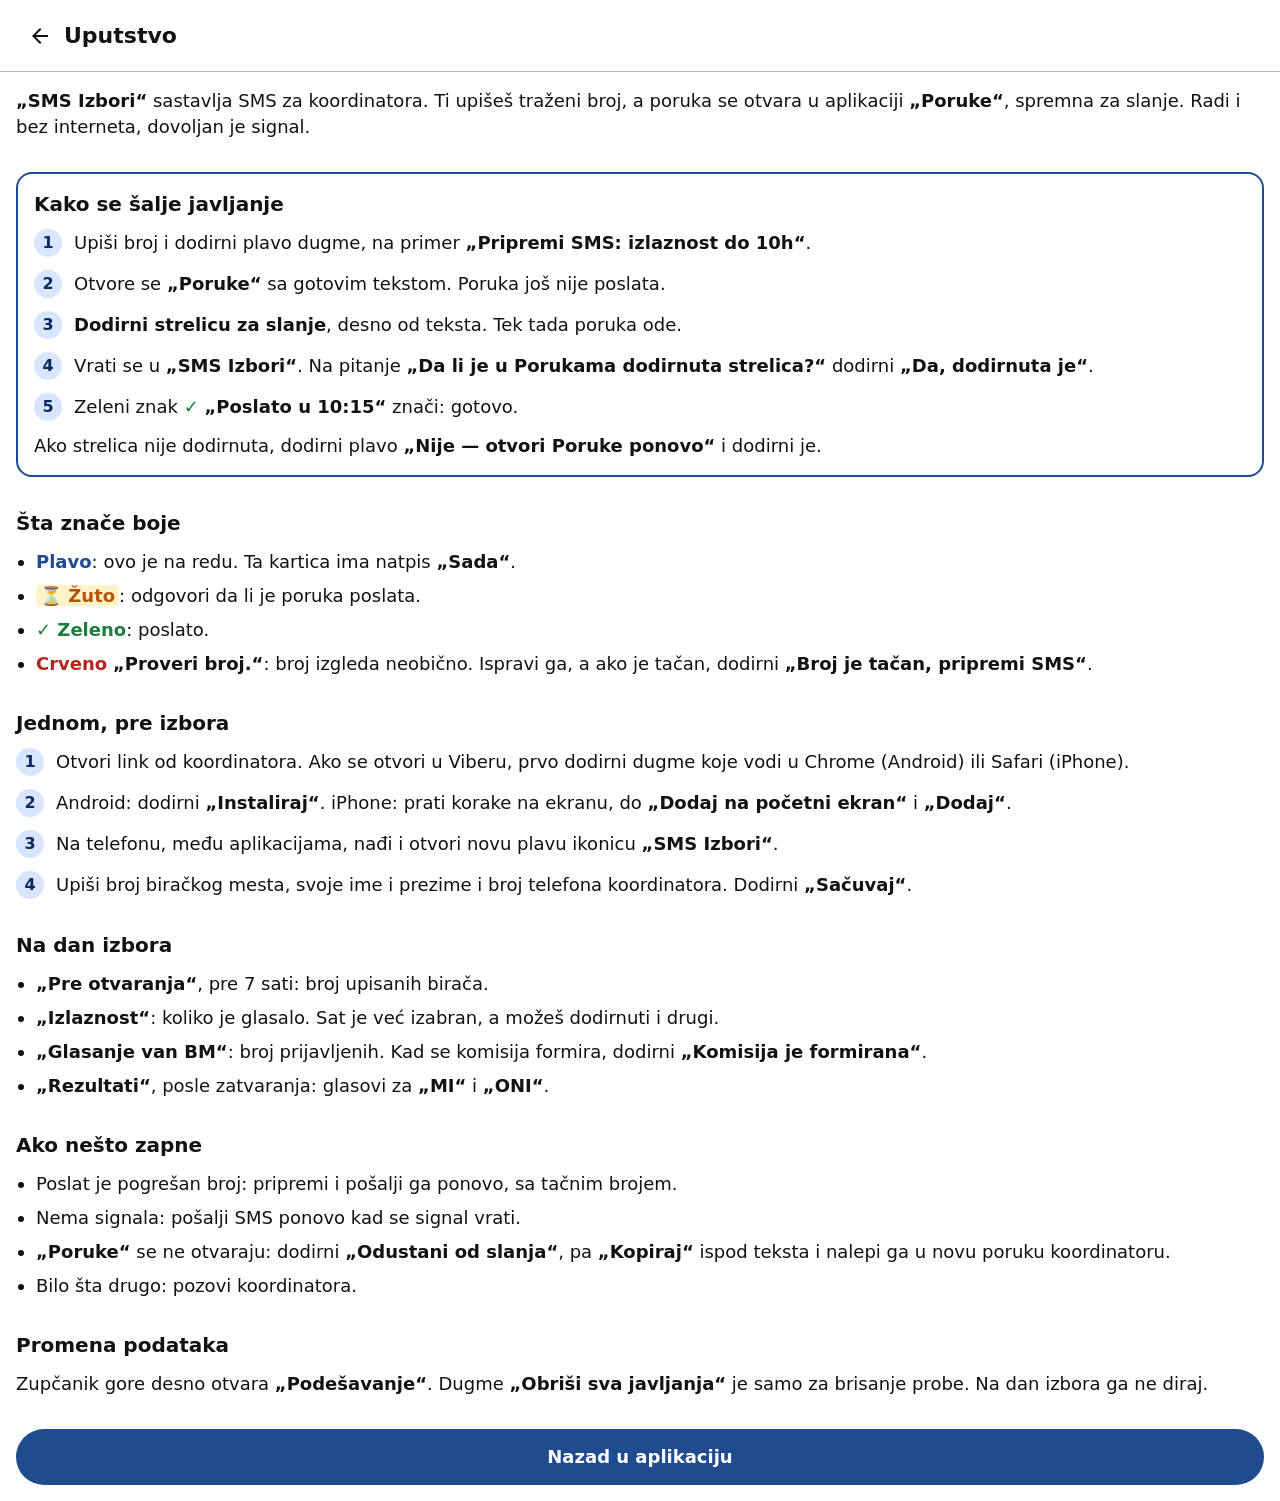
==== uputstvo.html @ 64efe1c1 "Ask about the tap on Messages' arrow, and stop calling the app's button send An older tester tapped " ====
<!DOCTYPE html>
<html lang="sr-Latn">
<head>
  <meta charset="utf-8">
  <title>Uputstvo · SMS Izbori</title>
  <meta name="viewport" content="width=device-width, initial-scale=1, viewport-fit=cover">
  <meta name="theme-color" content="#1E4C8F" media="(prefers-color-scheme: light)">
  <meta name="theme-color" content="#111214" media="(prefers-color-scheme: dark)">
  <link rel="icon" href="icons/icon-any.svg" type="image/svg+xml">
  <link rel="stylesheet" href="styles.css">
</head>
<body>
  <!-- A short guide for people who aren't at home with phones. Text first written by Gemini 3.8 Flash
       from the app's facts, checked against the app, then reviewed by Gemini 4 Argon; it names buttons exactly
       as the app does. -->
  <div class="screen-container">
    <header class="top-bar">
      <div class="top-bar-nav">
        <a class="btn-icon" href="./" aria-label="Nazad">
          <svg width="24" height="24" viewBox="0 0 24 24" fill="currentColor" aria-hidden="true">
            <path d="M20 11H7.83l5.59-5.59L12 4l-8 8 8 8 1.41-1.41L7.83 13H20v-2z" />
          </svg>
        </a>
      </div>
      <div class="top-bar-title">
        <h1>Uputstvo</h1>
      </div>
      <div class="top-bar-actions"></div>
    </header>

    <main class="content-scroll guide">
      <section class="guide-section">
        <p>
          <strong>„SMS Izbori“</strong> sastavlja SMS za koordinatora. Ti upišeš traženi broj, a poruka se otvara u
          aplikaciji <strong>„Poruke“</strong>, spremna za slanje. Radi i bez interneta, dovoljan je signal.
        </p>
      </section>

      <section class="guide-section guide-key">
        <h2>Kako se šalje javljanje</h2>
        <ol class="steps">
          <li><div>Upiši broj i dodirni plavo dugme, na primer <strong>„Pripremi SMS: izlaznost do 10h“</strong>.</div></li>
          <li><div>Otvore se <strong>„Poruke“</strong> sa gotovim tekstom. Poruka još nije poslata.</div></li>
          <li><div><strong>Dodirni strelicu za slanje</strong>, desno od teksta. Tek tada poruka ode.</div></li>
          <li>
            <div>
              Vrati se u <strong>„SMS Izbori“</strong>. Na pitanje <strong>„Da li je u Porukama dodirnuta strelica?“</strong>
              dodirni <strong>„Da, dodirnuta je“</strong>.
            </div>
          </li>
          <li><div>Zeleni znak <span class="mark-sent">✓</span> <strong>„Poslato u 10:15“</strong> znači: gotovo.</div></li>
        </ol>
        <p>Ako strelica nije dodirnuta, dodirni plavo <strong>„Nije — otvori Poruke ponovo“</strong> i dodirni je.</p>
      </section>

      <section class="guide-section">
        <h2>Šta znače boje</h2>
        <ul class="guide-list">
          <li><span class="mark-todo">Plavo</span>: ovo je na redu. Ta kartica ima natpis <strong>„Sada“</strong>.</li>
          <li><span class="mark-awaiting">⏳ Žuto</span>: odgovori da li je poruka poslata.</li>
          <li><span class="mark-sent">✓ Zeleno</span>: poslato.</li>
          <li>
            <span class="mark-check">Crveno</span> <strong>„Proveri broj.“</strong>: broj izgleda neobično. Ispravi ga, a ako
            je tačan, dodirni <strong>„Broj je tačan, pripremi SMS“</strong>.
          </li>
        </ul>
      </section>

      <section class="guide-section">
        <h2>Jednom, pre izbora</h2>
        <ol class="steps">
          <li>
            <div>
              Otvori link od koordinatora. Ako se otvori u Viberu, prvo dodirni dugme koje vodi u Chrome (Android) ili
              Safari (iPhone).
            </div>
          </li>
          <li>
            <div>
              Android: dodirni <strong>„Instaliraj“</strong>. iPhone: prati korake na ekranu, do
              <strong>„Dodaj na početni ekran“</strong> i <strong>„Dodaj“</strong>.
            </div>
          </li>
          <li><div>Na telefonu, među aplikacijama, nađi i otvori novu plavu ikonicu <strong>„SMS Izbori“</strong>.</div></li>
          <li>
            <div>
              Upiši broj biračkog mesta, svoje ime i prezime i broj telefona koordinatora. Dodirni <strong>„Sačuvaj“</strong>.
            </div>
          </li>
        </ol>
      </section>

      <section class="guide-section">
        <h2>Na dan izbora</h2>
        <ul class="guide-list">
          <li><strong>„Pre otvaranja“</strong>, pre 7 sati: broj upisanih birača.</li>
          <li><strong>„Izlaznost“</strong>: koliko je glasalo. Sat je već izabran, a možeš dodirnuti i drugi.</li>
          <li>
            <strong>„Glasanje van BM“</strong>: broj prijavljenih. Kad se komisija formira, dodirni
            <strong>„Komisija je formirana“</strong>.
          </li>
          <li><strong>„Rezultati“</strong>, posle zatvaranja: glasovi za <strong>„MI“</strong> i <strong>„ONI“</strong>.</li>
        </ul>
      </section>

      <section class="guide-section">
        <h2>Ako nešto zapne</h2>
        <ul class="guide-list">
          <li>Poslat je pogrešan broj: pripremi i pošalji ga ponovo, sa tačnim brojem.</li>
          <li>Nema signala: pošalji SMS ponovo kad se signal vrati.</li>
          <li>
            <strong>„Poruke“</strong> se ne otvaraju: dodirni <strong>„Odustani od slanja“</strong>, pa
            <strong>„Kopiraj“</strong> ispod teksta i nalepi ga u novu poruku koordinatoru.
          </li>
          <li>Bilo šta drugo: pozovi koordinatora.</li>
        </ul>
      </section>

      <section class="guide-section">
        <h2>Promena podataka</h2>
        <p>
          Zupčanik gore desno otvara <strong>„Podešavanje“</strong>. Dugme <strong>„Obriši sva javljanja“</strong> je
          samo za brisanje probe. Na dan izbora ga ne diraj.
        </p>
      </section>

      <a class="btn-primary" href="./">Nazad u aplikaciju</a>
    </main>
  </div>
</body>
</html>
---- styles.css ----
/* SMS Izbori: Fixed high-contrast scheme, system font stack, rem sizing */

:root {
  --primary: #1E4C8F;
  --on-primary: #FFFFFF;
  --primary-container: #D8E5FF;
  --on-primary-container: #0A2A5C;
  --background: #FFFFFF;
  --on-background: #111214;
  --surface: #FFFFFF;
  --on-surface: #111214;
  --surface-variant: #EFF1F5;
  --on-surface-variant: #3A3E45;
  --outline: #6B7078;
  --outline-variant: #B4B9C1;
  --error: #B3261E;
  --on-error: #FFFFFF;
  --sent: #1B7F3B;
  --awaiting: #B45309;
  --awaiting-container: #FEF3C7;
  --safari-blue: #007AFF;
  --viber-purple: #7360F2;
}

@media (prefers-color-scheme: dark) {
  :root {
    --primary: #A9C7FF;
    --on-primary: #0A2A5C;
    --primary-container: #1B3A6B;
    --on-primary-container: #D8E5FF;
    --background: #111214;
    --on-background: #F2F2F2;
    --surface: #111214;
    --on-surface: #F2F2F2;
    --surface-variant: #23262B;
    --on-surface-variant: #D0D3D9;
    --outline: #9AA0A9;
    --outline-variant: #5C616A;
    --error: #FFB4AB;
    --on-error: #690005;
    --sent: #7DD99A;
    --awaiting: #FCD34D;
    --awaiting-container: #422006;
    --safari-blue: #0A84FF;
  }
}

*, *::before, *::after {
  box-sizing: border-box;
}

html {
  font-size: 16px;
  -webkit-text-size-adjust: 100%;
}

body {
  margin: 0;
  padding: 0;
  background-color: var(--background);
  color: var(--on-background);
  font-family: system-ui, -apple-system, BlinkMacSystemFont, "Segoe UI", Roboto, Helvetica, Arial, sans-serif;
  font-size: 1.125rem; /* 18px */
  line-height: 1.625rem; /* 26px */
  min-height: 100vh;
  overflow-x: hidden;
  max-width: 100%;
}

/* Screen wrapper */
.screen-container {
  display: flex;
  flex-direction: column;
  min-height: 100vh;
  max-width: 100%;
}

/* Top bar: grows with font scale */
.top-bar {
  display: flex;
  align-items: center;
  justify-content: space-between;
  min-height: 4.5rem; /* 72px */
  padding-top: max(0.5rem, env(safe-area-inset-top, 0.5rem));
  padding-bottom: 0.5rem;
  padding-left: max(1rem, env(safe-area-inset-left, 1rem));
  padding-right: max(1rem, env(safe-area-inset-right, 1rem));
  background-color: var(--surface);
  color: var(--on-surface);
  border-bottom: 1px solid var(--outline-variant);
  position: sticky;
  top: 0;
  z-index: 40;
}

.top-bar-nav {
  display: flex;
  align-items: center;
  min-width: 3rem;
}

.top-bar-title {
  display: flex;
  flex-direction: column;
  flex: 1;
  min-width: 0;
}

.top-bar-title h1 {
  margin: 0;
  font-size: 1.375rem; /* 22px */
  font-weight: 600;
  line-height: 1.75rem; /* 28px */
  overflow: hidden;
  text-overflow: ellipsis;
  white-space: nowrap;
}

.top-bar-subtitle {
  font-size: 1rem; /* 16px */
  line-height: 1.375rem; /* 22px */
  color: var(--on-surface-variant);
  overflow: hidden;
  text-overflow: ellipsis;
  white-space: nowrap;
}

.top-bar-actions {
  display: flex;
  align-items: center;
  justify-content: flex-end;
  min-width: 3rem;
}

/* Content scrolling area */
.content-scroll {
  flex: 1;
  display: flex;
  flex-direction: column;
  gap: 1rem; /* 16px */
  padding: 1rem; /* 16px */
  padding-left: max(1rem, env(safe-area-inset-left, 1rem));
  padding-right: max(1rem, env(safe-area-inset-right, 1rem));
  padding-bottom: max(1rem, env(safe-area-inset-bottom, 1rem));
  max-width: 100%;
}

.content-scroll.with-sent-bar {
  padding-bottom: calc(7.5rem + env(safe-area-inset-bottom, 0px));
}

/* Warnings */
.storage-warning {
  overflow-wrap: anywhere; /* long Serbian words on a narrow screen with a large font */
  background-color: var(--error);
  color: var(--on-error);
  padding: 0.75rem 1rem;
  font-size: 1rem; /* 16px */
  line-height: 1.375rem;
  font-weight: 500;
  text-align: center;
}

/* Welcome screen: the app's icon and name, so the icon is known when it is looked for later. */
.welcome-hero {
  display: flex;
  align-items: center;
  gap: 0.75rem;
  padding-top: max(1.25rem, env(safe-area-inset-top, 1.25rem));
  padding-bottom: 0.25rem;
  padding-left: max(1rem, env(safe-area-inset-left, 1rem));
  padding-right: max(1rem, env(safe-area-inset-right, 1rem));
}

.welcome-icon {
  flex-shrink: 0;
  width: 3rem;
  height: 3rem;
  border-radius: 0.75rem;
}

.welcome-hero h1 {
  margin: 0;
  font-size: 1.375rem; /* 22px */
  line-height: 1.75rem;
  font-weight: 700;
}

.welcome-subtitle {
  font-size: 1rem;
  line-height: 1.375rem;
  color: var(--on-surface-variant);
}

.welcome-intro {
  margin: 0;
}

/* Cards of the install flow. As in the rest of the app: blue is what to do next, green is done,
   red is a real problem. */
.flow-card {
  display: flex;
  flex-direction: column;
  gap: 0.75rem;
  padding: 1rem;
  border-radius: 0.75rem; /* 12px */
  overflow-wrap: anywhere;
  background-color: var(--surface);
  color: var(--on-surface);
}

.flow-card h2 {
  margin: 0;
  font-size: 1.25rem; /* 20px */
  line-height: 1.625rem;
  font-weight: 700;
}

.flow-card p {
  margin: 0;
}

.flow-card-action {
  background-color: var(--primary-container);
  color: var(--on-primary-container);
  border: 1px solid var(--primary);
}

.flow-card-steps {
  border: 2px solid var(--primary);
}

/* "If nothing happens": second in line, so quieter. */
.flow-card-fallback {
  border: 1px solid var(--outline-variant);
}

.flow-card-fallback h2 {
  font-size: 1rem;
  line-height: 1.375rem;
  color: var(--on-surface-variant);
}

.flow-card-done {
  border: 2px solid var(--sent);
}

.flow-card-alert {
  border: 2px solid var(--error);
}

.flow-card-title {
  display: flex;
  align-items: center;
  gap: 0.5rem;
}

.flow-icon {
  flex-shrink: 0;
  width: 2rem;
  height: 2rem;
}

.flow-card-done .flow-icon {
  color: var(--sent);
}

.flow-card-alert .flow-icon {
  color: var(--error);
}

.flow-spinner {
  flex-shrink: 0;
  width: 1.75rem;
  height: 1.75rem;
  border: 3px solid var(--primary);
  border-right-color: transparent;
  border-radius: 50%;
  animation: flow-spin 0.9s linear infinite;
}

@keyframes flow-spin {
  to {
    transform: rotate(360deg);
  }
}

@media (prefers-reduced-motion: reduce) {
  .flow-spinner {
    animation: none;
  }
}

.flow-note {
  padding-left: 0.625rem;
  border-left: 3px solid var(--error);
  font-weight: 600;
}

.app-preview {
  display: flex;
  align-items: center;
  gap: 0.75rem;
}

.app-preview img {
  width: 2.5rem;
  height: 2.5rem;
  border-radius: 0.625rem;
}

/* Numbered steps: one action each, the number in a circle. */
.steps {
  display: flex;
  flex-direction: column;
  gap: 0.875rem;
  margin: 0;
  padding: 0;
  list-style: none;
  counter-reset: step;
}

.steps li {
  display: flex;
  align-items: flex-start;
  gap: 0.75rem;
  counter-increment: step;
}

.steps li::before {
  content: counter(step);
  flex-shrink: 0;
  display: flex;
  align-items: center;
  justify-content: center;
  width: 1.75rem;
  height: 1.75rem;
  margin-top: -0.0625rem;
  border-radius: 50%;
  background-color: var(--primary-container);
  color: var(--on-primary-container);
  font-size: 1rem;
  font-weight: 700;
  line-height: 1;
}

.steps li > div {
  min-width: 0;
}

.menu-en {
  font-size: 1rem;
  color: var(--on-surface-variant);
}

.key-chip, .icon-chip {
  display: inline-flex;
  align-items: center;
  justify-content: center;
  vertical-align: middle;
  min-width: 1.75rem;
  height: 1.75rem;
  padding: 0 0.25rem;
  border: 1px solid var(--outline-variant);
  border-radius: 0.25rem;
  background-color: var(--surface-variant);
  color: var(--on-surface);
  font-weight: 700;
  line-height: 1;
}

.share-icon {
  width: 1.375rem;
  height: 1.375rem;
  fill: none;
  stroke: var(--safari-blue);
  stroke-width: 2;
  stroke-linecap: round;
  stroke-linejoin: round;
}

/* Viber's menu button at its real size, alone on the page's color, which shows its purple in both
   of Viber's themes. */
.viber-menu-chip {
  display: block;
  width: fit-content;
  margin-top: 0.5rem;
  padding: 0.5rem 0.875rem;
  background-color: var(--surface-variant);
  border-radius: 0.5rem;
}

.viber-menu-dots {
  display: block;
  height: 2.25rem; /* 36px */
  width: auto;
  fill: var(--viber-purple);
}

.install-card-actions {
  display: flex;
  flex-direction: column;
  gap: 0.5rem;
}

/* Report cards */
.report-card {
  display: flex;
  flex-direction: column;
  gap: 0.75rem; /* 12px */
  padding: 1rem; /* 16px */
  background-color: var(--surface);
  color: var(--on-surface);
  border: 1px solid var(--outline-variant);
  border-radius: 0.75rem; /* 12px */
  max-width: 100%;
  scroll-margin-top: calc(5rem + env(safe-area-inset-top, 0px));
}

.report-card.current {
  border: 3px solid var(--primary);
}

.card-header {
  display: flex;
  flex-wrap: wrap; /* the "Sada" badge goes under the title with a large font on a narrow screen */
  align-items: center;
  gap: 0.75rem; /* 12px */
}

.card-title {
  margin: 0;
  font-size: 1.375rem; /* 22px */
  font-weight: 600;
  line-height: 1.75rem;
  flex: 1;
}

.badge-sada {
  display: inline-flex;
  align-items: center;
  justify-content: center;
  padding: 0.25rem 0.75rem;
  background-color: var(--primary);
  color: var(--on-primary);
  border-radius: 9999px;
  font-size: 1rem; /* 16px */
  font-weight: 500;
  line-height: 1.375rem;
  flex-shrink: 0;
}

.card-content {
  display: flex;
  flex-direction: column;
  gap: 0.75rem; /* 12px */
}

/* Input area wrapper */
.input-area {
  display: flex;
  flex-direction: column;
  gap: 0.75rem; /* 12px */
  width: 100%;
}

/* Send area */
.send-area {
  display: flex;
  flex-direction: column;
  gap: 0.75rem; /* 12px */
  width: 100%;
}

.warnings-block {
  display: flex;
  flex-direction: column;
  gap: 0.75rem; /* 12px */
  width: 100%;
}

/* Form fields (Material 3 Outlined Style) */
.field-container {
  display: flex;
  flex-direction: column;
  gap: 0.25rem;
  width: 100%;
}

.field-label {
  font-size: 1rem; /* 16px */
  font-weight: 500;
  line-height: 1.375rem;
  color: var(--on-surface-variant);
}

.field-input-box {
  width: 100%;
}

.field-input {
  width: 100%;
  min-height: 3.5rem; /* 56px */
  padding: 0.75rem 1rem;
  background-color: var(--surface);
  color: var(--on-surface);
  border: 1px solid var(--outline);
  border-radius: 0.5rem; /* 8px */
  font-family: inherit;
  font-size: 1.125rem; /* 18px */
  line-height: 1.625rem;
  outline: none;
}

.field-input:focus {
  border: 2px solid var(--primary);
  padding: calc(0.75rem - 1px) calc(1rem - 1px);
}

.field-container.has-error .field-label {
  color: var(--error);
}

.field-container.has-error .field-input {
  border-color: var(--error);
}

.field-supporting-text, .field-error-text {
  font-size: 1rem; /* 16px */
  line-height: 1.375rem;
  padding: 0 0.5rem;
}

.field-supporting-text {
  color: var(--on-surface-variant);
}

.field-error-text {
  color: var(--error);
}

/* Buttons */
.btn-primary {
  display: inline-flex;
  align-items: center;
  justify-content: center;
  width: 100%;
  min-height: 3.5rem; /* 56px */
  padding: 0.75rem 1rem;
  background-color: var(--primary);
  color: var(--on-primary);
  border: none;
  border-radius: 1.75rem; /* 28px */
  font-family: inherit;
  font-size: 1.125rem; /* 18px */
  font-weight: 600;
  line-height: 1.625rem;
  text-align: center;
  cursor: pointer;
  text-decoration: none;
}

.btn-primary:active {
  opacity: 0.85;
}

.btn-error {
  background-color: var(--error) !important;
  color: var(--on-error) !important;
}

.btn-secondary {
  display: inline-flex;
  align-items: center;
  justify-content: center;
  width: 100%;
  min-height: 3.5rem; /* 56px */
  padding: 0.75rem 1rem;
  background-color: transparent;
  color: var(--primary);
  border: 1px solid var(--outline);
  border-radius: 1.75rem; /* 28px */
  font-family: inherit;
  font-size: 1.125rem; /* 18px */
  font-weight: 600;
  line-height: 1.625rem;
  text-align: center;
  cursor: pointer;
}

.btn-secondary:hover, .btn-secondary:focus-visible {
  background-color: var(--surface-variant);
}

.btn-text {
  display: inline-flex;
  align-items: center;
  justify-content: center;
  min-height: 3rem; /* 48px */
  padding: 0.5rem 0.75rem;
  background: transparent;
  color: var(--primary);
  border: none;
  border-radius: 0.5rem;
  font-family: inherit;
  font-size: 1.125rem; /* 18px */
  font-weight: 600;
  line-height: 1.625rem;
  cursor: pointer;
  text-align: center;
}

.btn-text.btn-danger {
  color: var(--error);
  width: 100%;
}

.btn-text.btn-full-width {
  width: 100%;
}

.btn-text:hover, .btn-text:focus-visible {
  background-color: var(--surface-variant);
}

.btn-icon {
  display: inline-flex;
  align-items: center;
  justify-content: center;
  width: 3rem; /* 48px */
  height: 3rem; /* 48px */
  padding: 0;
  background: transparent;
  color: var(--on-surface);
  border: none;
  border-radius: 50%;
  cursor: pointer;
  flex-shrink: 0;
}

.btn-icon:hover, .btn-icon:focus-visible {
  background-color: var(--surface-variant);
}

.btn-copy {
  align-self: flex-end;
}

/* Slot chips */
.slots-flow {
  display: flex;
  flex-wrap: wrap;
  gap: 0.5rem; /* 8px */
  width: 100%;
}

.slot-chip {
  display: inline-flex;
  flex-direction: column;
  align-items: center;
  justify-content: center;
  min-width: 4.5rem; /* 72px */
  min-height: 3.5rem; /* 56px */
  padding: 0.5rem 0.75rem;
  background-color: var(--surface);
  color: var(--on-surface);
  border: 1px solid var(--outline);
  border-radius: 0.75rem; /* 12px */
  cursor: pointer;
  font-family: inherit;
  text-align: center;
}

.slot-chip.selected {
  background-color: var(--primary);
  color: var(--on-primary);
  border-color: var(--primary);
}

.slot-chip-label {
  font-size: 1.125rem; /* 18px */
  font-weight: 600;
  line-height: 1.375rem;
}

.slot-chip-sent {
  font-size: 1rem; /* 16px */
  font-weight: 500;
  line-height: 1.375rem;
  color: var(--sent);
}

.slot-chip.selected .slot-chip-sent {
  color: var(--on-primary);
}

.slot-chip-sent.awaiting {
  color: var(--awaiting);
}

/* Message preview */
.message-preview {
  display: flex;
  flex-direction: column;
  gap: 0.25rem;
  width: 100%;
}

.preview-label {
  font-size: 1rem; /* 16px */
  font-weight: 500;
  color: var(--on-surface-variant);
}

.preview-box {
  background-color: var(--surface-variant);
  color: var(--on-surface-variant);
  border-radius: 0.5rem; /* 8px */
  padding: 0.75rem; /* 12px */
  width: 100%;
}

.preview-text {
  margin: 0;
  font-family: inherit;
  font-size: 1.125rem; /* 18px */
  line-height: 1.625rem;
  white-space: pre-wrap;
  word-break: break-word;
}

/* Sent line */
.sent-line {
  display: flex;
  align-items: flex-start;
  gap: 0.5rem;
  width: 100%;
  font-size: 1.125rem;
  line-height: 1.625rem;
}

.sent-check {
  color: var(--sent);
  font-weight: 600;
  font-size: 1.125rem;
  line-height: 1.625rem;
}

.sent-text {
  flex: 1;
}

.sent-block {
  display: flex;
  flex-wrap: wrap; /* "Izmeni" goes under the line with a large font on a narrow screen */
  align-items: center;
  justify-content: space-between;
  width: 100%;
  gap: 0.5rem;
}

.sent-block .sent-line {
  width: auto;
  flex: 1 1 13rem;
}

/* Sent, but not confirmed yet: one step left, for the person to do */
.sent-line.awaiting {
  color: var(--awaiting);
  background-color: var(--awaiting-container);
  border-radius: 0.5rem;
  padding: 0.5rem 0.75rem;
  font-weight: 500;
}

.sent-line.awaiting .sent-check {
  color: inherit;
}

.send-hint {
  margin: 0;
  font-size: 1rem;
  line-height: 1.375rem;
  color: var(--on-surface-variant);
}

/* Messages' send button, small, inside the hint under each send button */
.send-arrow-chip {
  display: inline-flex;
  align-items: center;
  justify-content: center;
  width: 1.75rem;
  height: 1.75rem;
  border-radius: 50%;
  background-color: var(--primary);
  vertical-align: middle;
}

.send-arrow-chip svg {
  width: 1rem;
  height: 1rem;
  fill: var(--on-primary);
}

/* Messages' input bar in the sent question: the text in the box, the send arrow circled */
.compose-drawing {
  display: block;
  width: 100%;
  max-width: 20rem;
  height: auto;
}

.compose-box {
  fill: var(--surface);
  stroke: var(--outline);
  stroke-width: 2;
}

.compose-text {
  fill: var(--on-surface);
  font-size: 15px;
}

.compose-ring {
  fill: none;
  stroke: var(--awaiting);
  stroke-width: 4;
  stroke-dasharray: 7 5;
}

.compose-send {
  fill: var(--primary);
}

.compose-arrow {
  fill: var(--on-primary);
}

/* Divider & Subtitle */
.divider {
  border: none;
  border-top: 1px solid var(--outline-variant);
  margin: 0.25rem 0;
  width: 100%;
}

.subtitle {
  margin: 0;
  font-size: 1.125rem; /* 18px */
  font-weight: 600;
  line-height: 1.625rem;
}

/* Setup live preview */
.header-preview {
  display: flex;
  flex-direction: column;
  gap: 0.25rem;
}

.header-preview-text {
  font-size: 1.125rem; /* 18px */
  font-weight: 600;
  line-height: 1.625rem;
}

.picked-coordinator {
  font-size: 1.125rem;
  line-height: 1.625rem;
}

/* Rezultati side by side */
.rezultati-row {
  display: flex;
  gap: 0.75rem; /* 12px */
  width: 100%;
}

.rezultati-row > * {
  flex: 1 1 8rem;
}

@media (max-width: 360px) {
  .rezultati-row {
    flex-direction: column;
  }
}

/* Sent bar: a sheet at the bottom over the dimmed page, asking whether the SMS went */
.sent-backdrop {
  position: fixed;
  inset: 0;
  background-color: rgba(0, 0, 0, 0.5);
  display: flex;
  flex-direction: column;
  justify-content: flex-end;
  z-index: 50;
}

.sent-bar {
  box-sizing: border-box;
  width: 100%;
  max-width: 40rem;
  max-height: 100%;
  overflow-y: auto;
  margin: 0 auto;
  background-color: var(--surface);
  color: var(--on-surface);
  border-radius: 1.75rem 1.75rem 0 0;
  box-shadow: 0 -0.25rem 1rem rgba(0, 0, 0, 0.15);
  padding: 1.25rem 1rem calc(1rem + env(safe-area-inset-bottom, 0px));
  display: flex;
  flex-direction: column;
  gap: 0.75rem;
}

.sent-bar-title {
  margin: 0;
  font-size: 1.375rem;
  line-height: 1.75rem;
}

.sent-bar-text {
  font-size: 1.125rem;
  line-height: 1.5rem;
  font-weight: 600;
}

.sent-bar-hint {
  margin: 0;
  font-size: 1rem;
  line-height: 1.5rem;
  color: var(--on-surface-variant);
}

.sent-bar-actions {
  display: flex;
  flex-direction: column;
  gap: 0.5rem;
}

/* Guide (uputstvo.html): short sections with room between them */
.guide {
  gap: 2rem;
}

.guide-section {
  display: flex;
  flex-direction: column;
  gap: 0.75rem;
}

.guide-section h2 {
  margin: 0;
  font-size: 1.25rem;
  line-height: 1.75rem;
}

.guide-section p {
  margin: 0;
}

.guide-key {
  border: 2px solid var(--primary);
  border-radius: 1rem;
  padding: 1rem;
}

.guide-list {
  display: flex;
  flex-direction: column;
  gap: 0.5rem;
  margin: 0;
  padding-left: 1.25rem;
}

.mark-sent {
  color: var(--sent);
  font-weight: 600;
}

.mark-awaiting {
  color: var(--awaiting);
  background-color: var(--awaiting-container);
  border-radius: 0.25rem;
  padding: 0 0.25rem;
  font-weight: 600;
}

.mark-check {
  color: var(--error);
  font-weight: 600;
}

.mark-todo {
  color: var(--primary);
  font-weight: 600;
}

.guide-link {
  color: var(--primary);
  font-weight: 500;
}

/* Dialogs */
.dialog-backdrop {
  position: fixed;
  inset: 0;
  background-color: rgba(0, 0, 0, 0.6);
  display: flex;
  align-items: center;
  justify-content: center;
  padding: 1rem;
  z-index: 100;
}

.dialog {
  background-color: var(--surface);
  color: var(--on-surface);
  border-radius: 1.75rem; /* 28px */
  padding: 1.5rem; /* 24px */
  max-width: 22rem;
  width: 100%;
  box-shadow: 0 0.5rem 1.5rem rgba(0, 0, 0, 0.25);
  display: flex;
  flex-direction: column;
  gap: 1.5rem;
}

.dialog-text {
  font-size: 1.125rem; /* 18px */
  line-height: 1.625rem;
}

.dialog-actions {
  display: flex;
  justify-content: flex-end;
  gap: 0.5rem;
}
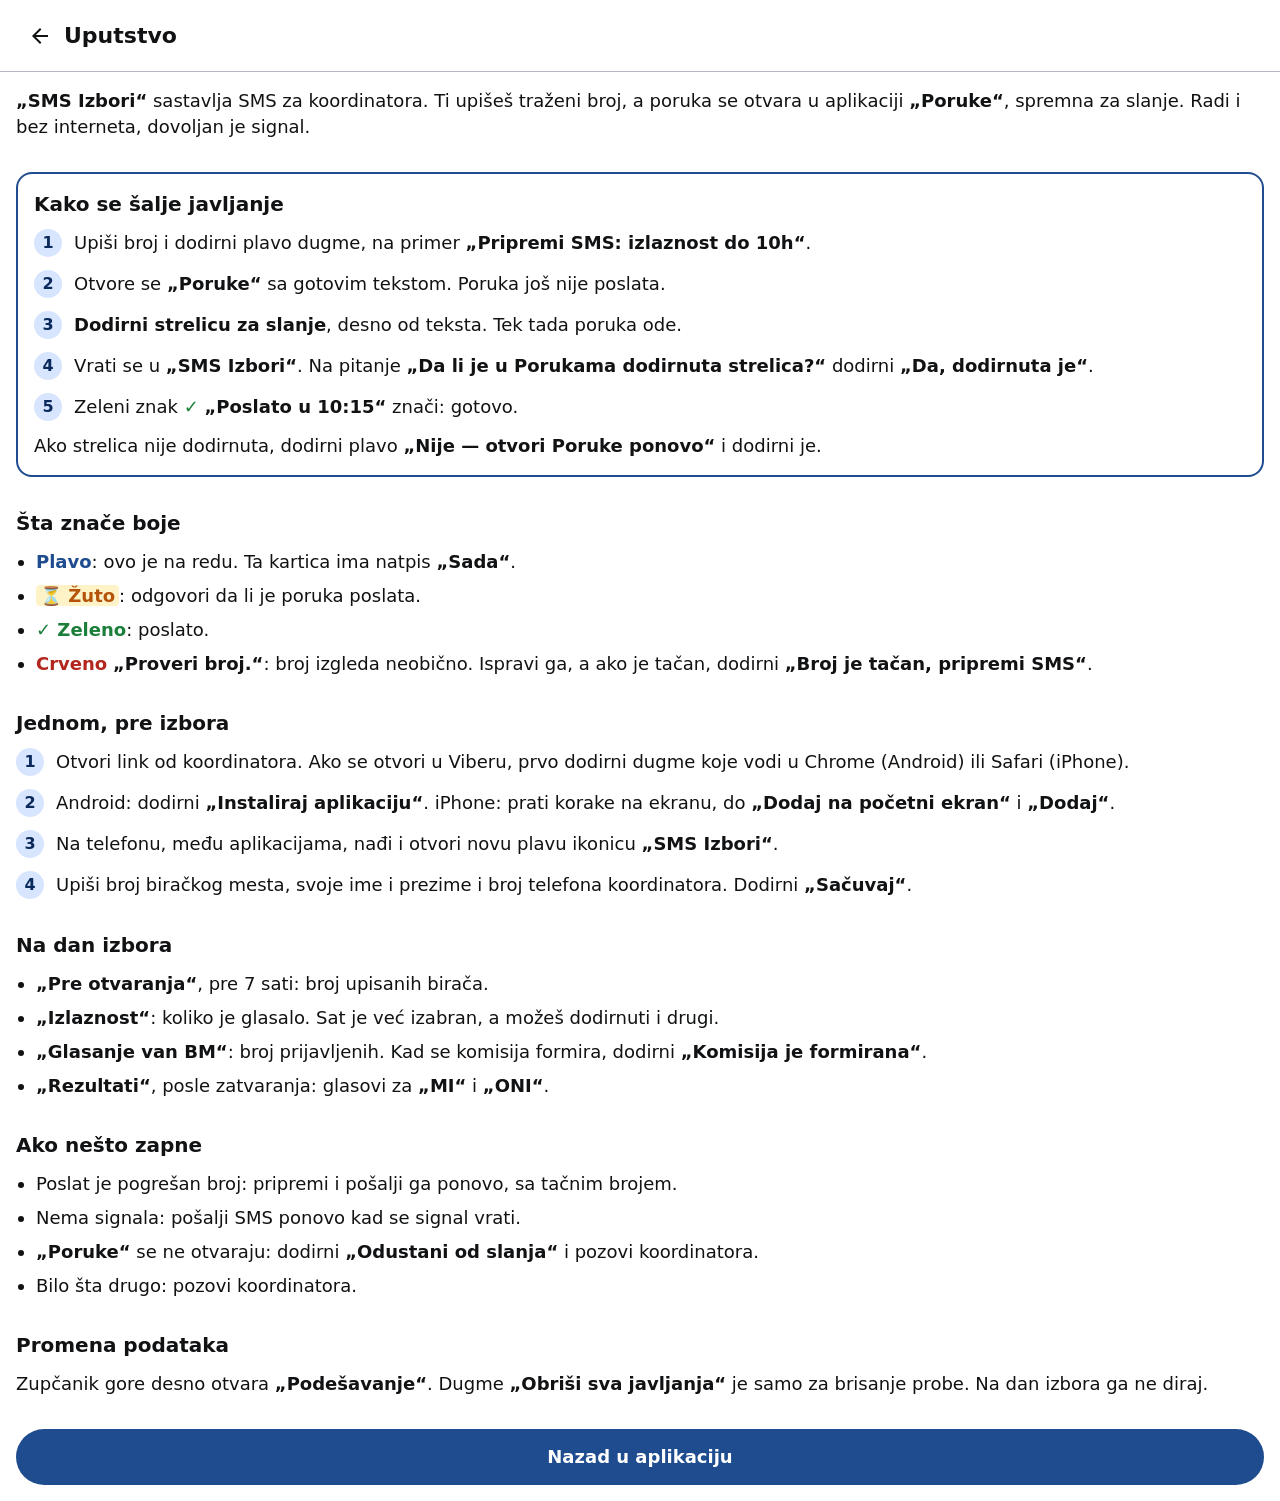
==== commit b94cf550: "Cut what the screens don't need and show the app's icon Drop the message preview and Kopiraj, the Se" ====
--- a/uputstvo.html
+++ b/uputstvo.html
@@ -77,7 +77,7 @@
           </li>
           <li>
             <div>
-              Android: dodirni <strong>„Instaliraj“</strong>. iPhone: prati korake na ekranu, do
+              Android: dodirni <strong>„Instaliraj aplikaciju“</strong>. iPhone: prati korake na ekranu, do
               <strong>„Dodaj na početni ekran“</strong> i <strong>„Dodaj“</strong>.
             </div>
           </li>
@@ -109,8 +109,8 @@
           <li>Poslat je pogrešan broj: pripremi i pošalji ga ponovo, sa tačnim brojem.</li>
           <li>Nema signala: pošalji SMS ponovo kad se signal vrati.</li>
           <li>
-            <strong>„Poruke“</strong> se ne otvaraju: dodirni <strong>„Odustani od slanja“</strong>, pa
-            <strong>„Kopiraj“</strong> ispod teksta i nalepi ga u novu poruku koordinatoru.
+            <strong>„Poruke“</strong> se ne otvaraju: dodirni <strong>„Odustani od slanja“</strong> i pozovi
+            koordinatora.
           </li>
           <li>Bilo šta drugo: pozovi koordinatora.</li>
         </ul>
--- a/styles.css
+++ b/styles.css
@@ -99,6 +99,15 @@
   min-width: 3rem;
 }
 
+/* The app's icon left of the title: on the main screen, and in the first Setup, which has no back arrow. */
+.top-bar-icon {
+  flex-shrink: 0;
+  width: 1.75rem; /* 28px */
+  height: 1.75rem;
+  margin-right: 0.5rem; /* 8px */
+  border-radius: 0.375rem; /* 6px */
+}
+
 .top-bar-title {
   display: flex;
   flex-direction: column;
@@ -186,12 +195,6 @@
   font-weight: 700;
 }
 
-.welcome-subtitle {
-  font-size: 1rem;
-  line-height: 1.375rem;
-  color: var(--on-surface-variant);
-}
-
 .welcome-intro {
   margin: 0;
 }
@@ -304,9 +307,24 @@
 }
 
 .app-preview img {
-  width: 2.5rem;
-  height: 2.5rem;
-  border-radius: 0.625rem;
+  width: 3.5rem; /* 56px */
+  height: 3.5rem;
+  border-radius: 0.875rem; /* rounded like the icon on the phone */
+}
+
+/* A quieter line in a flow card, for a second way. */
+.flow-hint {
+  font-size: 1rem;
+  line-height: 1.375rem;
+  color: var(--on-surface-variant);
+}
+
+/* The app's icon inside a line of text. */
+.app-icon-small {
+  width: 1.75rem; /* 28px */
+  height: 1.75rem;
+  border-radius: 0.375rem;
+  vertical-align: middle;
 }
 
 /* Numbered steps: one action each, the number in a circle. */
@@ -642,10 +660,6 @@
   background-color: var(--surface-variant);
 }
 
-.btn-copy {
-  align-self: flex-end;
-}
-
 /* Slot chips */
 .slots-flow {
   display: flex;
@@ -698,37 +712,6 @@
   color: var(--awaiting);
 }
 
-/* Message preview */
-.message-preview {
-  display: flex;
-  flex-direction: column;
-  gap: 0.25rem;
-  width: 100%;
-}
-
-.preview-label {
-  font-size: 1rem; /* 16px */
-  font-weight: 500;
-  color: var(--on-surface-variant);
-}
-
-.preview-box {
-  background-color: var(--surface-variant);
-  color: var(--on-surface-variant);
-  border-radius: 0.5rem; /* 8px */
-  padding: 0.75rem; /* 12px */
-  width: 100%;
-}
-
-.preview-text {
-  margin: 0;
-  font-family: inherit;
-  font-size: 1.125rem; /* 18px */
-  line-height: 1.625rem;
-  white-space: pre-wrap;
-  word-break: break-word;
-}
-
 /* Sent line */
 .sent-line {
   display: flex;
@@ -777,31 +760,6 @@
   color: inherit;
 }
 
-.send-hint {
-  margin: 0;
-  font-size: 1rem;
-  line-height: 1.375rem;
-  color: var(--on-surface-variant);
-}
-
-/* Messages' send button, small, inside the hint under each send button */
-.send-arrow-chip {
-  display: inline-flex;
-  align-items: center;
-  justify-content: center;
-  width: 1.75rem;
-  height: 1.75rem;
-  border-radius: 50%;
-  background-color: var(--primary);
-  vertical-align: middle;
-}
-
-.send-arrow-chip svg {
-  width: 1rem;
-  height: 1rem;
-  fill: var(--on-primary);
-}
-
 /* Messages' input bar in the sent question: the text in the box, the send arrow circled */
 .compose-drawing {
   display: block;
@@ -842,26 +800,6 @@
   border-top: 1px solid var(--outline-variant);
   margin: 0.25rem 0;
   width: 100%;
-}
-
-.subtitle {
-  margin: 0;
-  font-size: 1.125rem; /* 18px */
-  font-weight: 600;
-  line-height: 1.625rem;
-}
-
-/* Setup live preview */
-.header-preview {
-  display: flex;
-  flex-direction: column;
-  gap: 0.25rem;
-}
-
-.header-preview-text {
-  font-size: 1.125rem; /* 18px */
-  font-weight: 600;
-  line-height: 1.625rem;
 }
 
 .picked-coordinator {
@@ -926,13 +864,6 @@
   font-weight: 600;
 }
 
-.sent-bar-hint {
-  margin: 0;
-  font-size: 1rem;
-  line-height: 1.5rem;
-  color: var(--on-surface-variant);
-}
-
 .sent-bar-actions {
   display: flex;
   flex-direction: column;
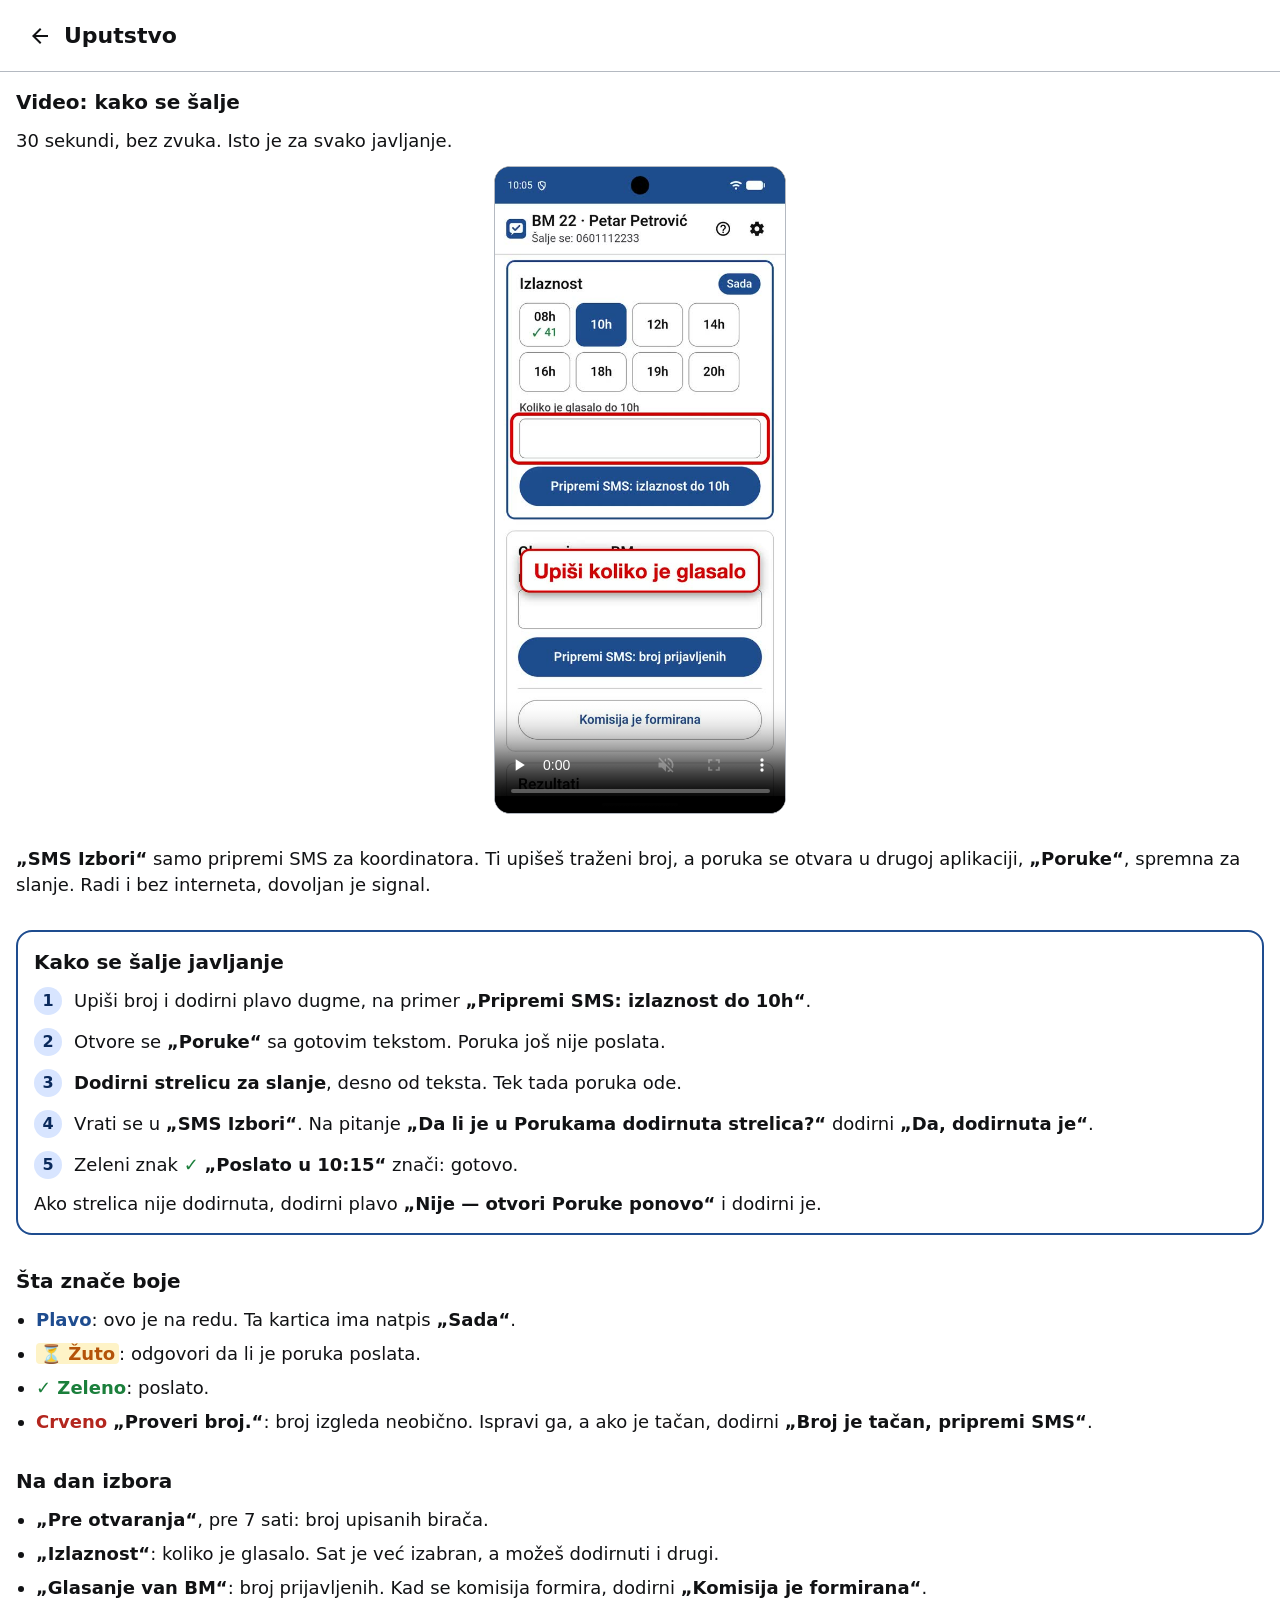
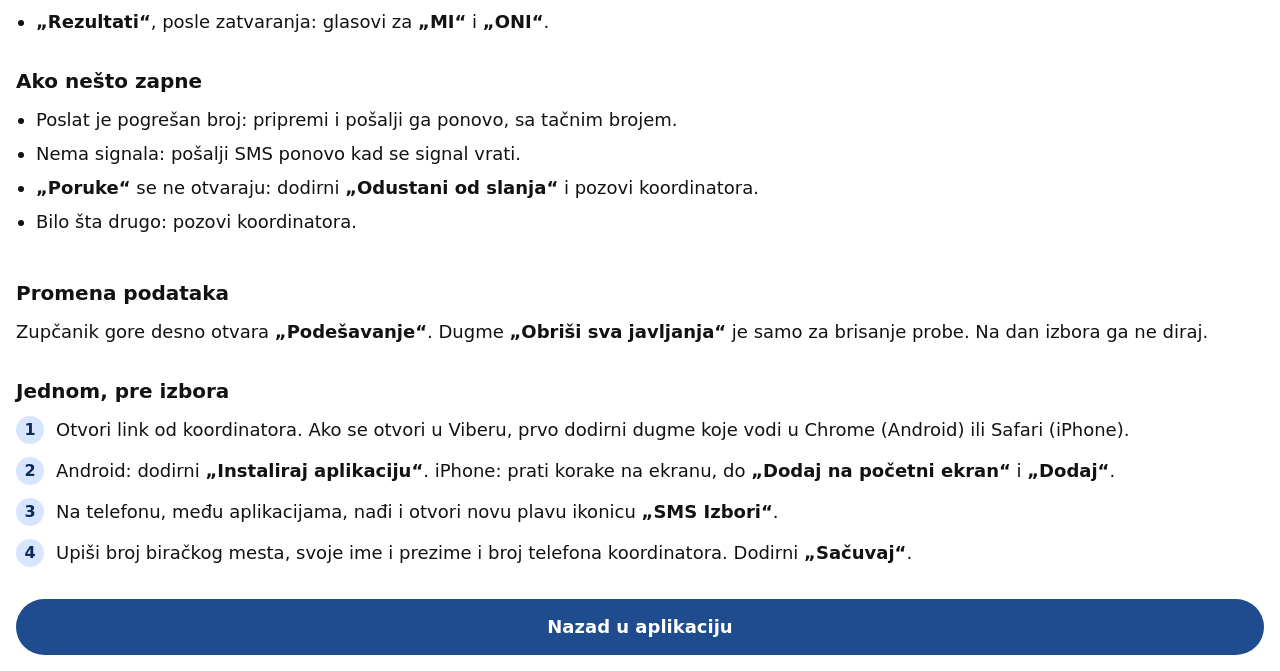
==== commit 24375cf2: "Label the guide, show who sends under the top bar, add the video The top bar is the app icon, its na" ====
--- a/uputstvo.html
+++ b/uputstvo.html
@@ -10,9 +10,11 @@
   <link rel="stylesheet" href="styles.css">
 </head>
 <body>
-  <!-- A short guide for people who aren't at home with phones. Text first written by Gemini 3.8 Flash
-       from the app's facts, checked against the app, then reviewed by Gemini 4 Argon; it names buttons exactly
-       as the app does. -->
+  <!-- A short guide for people who aren't at home with phones: first a video of one send (the real app
+       on a phone, with red boxes, arrows and short captions, no sound), then the same in words. Text first
+       written by Gemini 3.8 Flash from the app's facts, checked against the app, then reviewed by Gemini 4
+       Argon; it names buttons exactly as the app does. The video comes from the network, not the worker's
+       cache (see sw.js), so it needs internet; the page itself opens offline. -->
   <div class="screen-container">
     <header class="top-bar">
       <div class="top-bar-nav">
@@ -30,9 +32,17 @@
 
     <main class="content-scroll guide">
       <section class="guide-section">
+        <h2>Video: kako se šalje</h2>
+        <p>30 sekundi, bez zvuka. Isto je za svako javljanje.</p>
+        <video id="video" class="guide-video" src="video/slanje.mp4" poster="video/slanje.jpg" width="720" height="1600"
+               controls playsinline muted preload="none"
+               aria-label="Video: upisuje se broj, dodiruje plavo dugme, u Porukama strelica za slanje, pa povratak u SMS Izbori i „Da, dodirnuta je“"></video>
+      </section>
+
+      <section class="guide-section">
         <p>
-          <strong>„SMS Izbori“</strong> sastavlja SMS za koordinatora. Ti upišeš traženi broj, a poruka se otvara u
-          aplikaciji <strong>„Poruke“</strong>, spremna za slanje. Radi i bez interneta, dovoljan je signal.
+          <strong>„SMS Izbori“</strong> samo pripremi SMS za koordinatora. Ti upišeš traženi broj, a poruka se otvara
+          u drugoj aplikaciji, <strong>„Poruke“</strong>, spremna za slanje. Radi i bez interneta, dovoljan je signal.
         </p>
       </section>
 
@@ -67,6 +77,38 @@
       </section>
 
       <section class="guide-section">
+        <h2>Na dan izbora</h2>
+        <ul class="guide-list">
+          <li><strong>„Pre otvaranja“</strong>, pre 7 sati: broj upisanih birača.</li>
+          <li><strong>„Izlaznost“</strong>: koliko je glasalo. Sat je već izabran, a možeš dodirnuti i drugi.</li>
+          <li>
+            <strong>„Glasanje van BM“</strong>: broj prijavljenih. Kad se komisija formira, dodirni
+            <strong>„Komisija je formirana“</strong>.
+          </li>
+          <li><strong>„Rezultati“</strong>, posle zatvaranja: glasovi za <strong>„MI“</strong> i <strong>„ONI“</strong>.</li>
+        </ul>
+      </section>
+
+      <section class="guide-section">
+        <h2>Ako nešto zapne</h2>
+        <ul class="guide-list">
+          <li>Poslat je pogrešan broj: pripremi i pošalji ga ponovo, sa tačnim brojem.</li>
+          <li>Nema signala: pošalji SMS ponovo kad se signal vrati.</li>
+          <li><strong>„Poruke“</strong> se ne otvaraju: dodirni <strong>„Odustani od slanja“</strong> i pozovi koordinatora.</li>
+          <li>Bilo šta drugo: pozovi koordinatora.</li>
+        </ul>
+        <div id="call-slot"></div>
+      </section>
+
+      <section class="guide-section">
+        <h2>Promena podataka</h2>
+        <p>
+          Zupčanik gore desno otvara <strong>„Podešavanje“</strong>. Dugme <strong>„Obriši sva javljanja“</strong> je
+          samo za brisanje probe. Na dan izbora ga ne diraj.
+        </p>
+      </section>
+
+      <section class="guide-section">
         <h2>Jednom, pre izbora</h2>
         <ol class="steps">
           <li>
@@ -90,42 +132,24 @@
         </ol>
       </section>
 
-      <section class="guide-section">
-        <h2>Na dan izbora</h2>
-        <ul class="guide-list">
-          <li><strong>„Pre otvaranja“</strong>, pre 7 sati: broj upisanih birača.</li>
-          <li><strong>„Izlaznost“</strong>: koliko je glasalo. Sat je već izabran, a možeš dodirnuti i drugi.</li>
-          <li>
-            <strong>„Glasanje van BM“</strong>: broj prijavljenih. Kad se komisija formira, dodirni
-            <strong>„Komisija je formirana“</strong>.
-          </li>
-          <li><strong>„Rezultati“</strong>, posle zatvaranja: glasovi za <strong>„MI“</strong> i <strong>„ONI“</strong>.</li>
-        </ul>
-      </section>
-
-      <section class="guide-section">
-        <h2>Ako nešto zapne</h2>
-        <ul class="guide-list">
-          <li>Poslat je pogrešan broj: pripremi i pošalji ga ponovo, sa tačnim brojem.</li>
-          <li>Nema signala: pošalji SMS ponovo kad se signal vrati.</li>
-          <li>
-            <strong>„Poruke“</strong> se ne otvaraju: dodirni <strong>„Odustani od slanja“</strong> i pozovi
-            koordinatora.
-          </li>
-          <li>Bilo šta drugo: pozovi koordinatora.</li>
-        </ul>
-      </section>
-
-      <section class="guide-section">
-        <h2>Promena podataka</h2>
-        <p>
-          Zupčanik gore desno otvara <strong>„Podešavanje“</strong>. Dugme <strong>„Obriši sva javljanja“</strong> je
-          samo za brisanje probe. Na dan izbora ga ne diraj.
-        </p>
-      </section>
-
       <a class="btn-primary" href="./">Nazad u aplikaciju</a>
     </main>
   </div>
+  <script>
+    // From the main screen's video card: the video starts at once (muted, which every browser allows).
+    if (location.hash === "#video") document.getElementById("video").play().catch(() => {});
+    // The coordinator's number from the app's saved data, as a button that calls it; without it the
+    // text above says to call.
+    try {
+      const profile = JSON.parse(localStorage.getItem("sms_izbori.profile") || "null");
+      if (profile?.coordinatorNumber) {
+        const call = document.createElement("a");
+        call.className = "btn-secondary";
+        call.href = "tel:" + profile.coordinatorNumber;
+        call.textContent = "Pozovi koordinatora: " + profile.coordinatorNumber;
+        document.getElementById("call-slot").append(call);
+      }
+    } catch {}
+  </script>
 </body>
 </html>
--- a/styles.css
+++ b/styles.css
@@ -108,11 +108,21 @@
   border-radius: 0.375rem; /* 6px */
 }
 
+/* A title that doesn't fit next to the buttons (a narrow phone with a large font) goes away whole rather
+   than cut to a letter or two: the box is one line tall, a first item as tall as that line comes before
+   the title, and a title too wide for the rest of it wraps onto the second line, which is clipped. */
 .top-bar-title {
   display: flex;
-  flex-direction: column;
+  flex-wrap: wrap;
   flex: 1;
   min-width: 0;
+  height: 1.75rem; /* one line of the title */
+  overflow: hidden;
+}
+
+.top-bar-title::before {
+  content: "";
+  height: 100%;
 }
 
 .top-bar-title h1 {
@@ -120,25 +130,96 @@
   font-size: 1.375rem; /* 22px */
   font-weight: 600;
   line-height: 1.75rem; /* 28px */
-  overflow: hidden;
-  text-overflow: ellipsis;
   white-space: nowrap;
 }
 
-.top-bar-subtitle {
-  font-size: 1rem; /* 16px */
-  line-height: 1.375rem; /* 22px */
+.top-bar-actions {
+  display: flex;
+  align-items: center;
+  justify-content: flex-end;
+  gap: 0.25rem;
+  min-width: 3rem;
+}
+
+/* "Uputstvo" in the top bar: the icon with its name, outlined, the height of a touch target. */
+.btn-guide {
+  display: inline-flex;
+  align-items: center;
+  gap: 0.375rem;
+  flex-shrink: 0;
+  min-height: 2.75rem; /* 44px */
+  padding: 0 0.875rem 0 0.625rem;
+  border: 1px solid var(--outline);
+  border-radius: 1.375rem;
+  color: var(--primary);
+  font-size: 1rem;
+  font-weight: 600;
+  text-decoration: none;
+  white-space: nowrap;
+}
+
+.btn-guide:hover, .btn-guide:focus-visible {
+  background-color: var(--surface-variant);
+}
+
+/* Who sends, and where to, under the top bar; it wraps rather than cutting the number short. */
+.profile-strip {
+  padding: 0.625rem max(1rem, env(safe-area-inset-left, 1rem));
+  background-color: var(--surface);
   color: var(--on-surface-variant);
-  overflow: hidden;
-  text-overflow: ellipsis;
-  white-space: nowrap;
-}
-
-.top-bar-actions {
-  display: flex;
-  align-items: center;
-  justify-content: flex-end;
-  min-width: 3rem;
+  border-bottom: 1px solid var(--outline-variant);
+  font-size: 1rem;
+  line-height: 1.375rem;
+  overflow-wrap: anywhere;
+}
+
+.profile-strip-name {
+  color: var(--on-surface);
+  font-size: 1.125rem;
+  font-weight: 600;
+  line-height: 1.625rem;
+}
+
+/* The video's card on the main screen: the whole card plays it, the cross hides it. */
+.flow-card.video-card {
+  border: 1px solid var(--outline-variant);
+  flex-direction: row;
+  align-items: center;
+  gap: 0.25rem;
+  padding: 0.5rem 0.25rem 0.5rem 0.75rem;
+}
+
+.video-card-link {
+  display: flex;
+  align-items: center;
+  gap: 0.75rem;
+  flex: 1;
+  min-width: 0;
+  min-height: 3rem;
+  color: var(--on-surface);
+  text-decoration: none;
+}
+
+.video-card-play {
+  display: flex;
+  align-items: center;
+  justify-content: center;
+  flex-shrink: 0;
+  width: 2.5rem;
+  height: 2.5rem;
+  border-radius: 50%;
+  background-color: var(--primary);
+  color: var(--on-primary);
+}
+
+.video-card-text {
+  display: flex;
+  flex-direction: column;
+}
+
+.video-card-text span {
+  font-size: 1rem;
+  color: var(--on-surface-variant);
 }
 
 /* Content scrolling area */
@@ -794,6 +875,15 @@
   fill: var(--on-primary);
 }
 
+/* The iPhone's send button for an SMS, in its own green. */
+.compose-send-ios {
+  fill: #34C759;
+}
+
+.compose-arrow-ios {
+  fill: #fff;
+}
+
 /* Divider & Subtitle */
 .divider {
   border: none;
@@ -864,6 +954,26 @@
   font-weight: 600;
 }
 
+/* The drawing of Messages' input bar and what it means, together in one filled card, so that the words
+   point at the circled arrow. */
+.compose-figure {
+  display: flex;
+  flex-direction: column;
+  align-items: center;
+  gap: 0.5rem;
+  margin: 0;
+  padding: 0.75rem 1rem 1rem;
+  border-radius: 1rem;
+  background-color: var(--surface-variant);
+}
+
+.compose-figure figcaption {
+  font-size: 1rem;
+  line-height: 1.5rem;
+  color: var(--on-surface-variant);
+  text-align: center;
+}
+
 .sent-bar-actions {
   display: flex;
   flex-direction: column;
@@ -926,6 +1036,18 @@
 .mark-todo {
   color: var(--primary);
   font-weight: 600;
+}
+
+/* The video fits on the screen whole, controls included, without scrolling. */
+.guide-video {
+  display: block;
+  width: auto;
+  max-width: 100%;
+  max-height: 72vh;
+  margin: 0 auto;
+  border-radius: 1rem;
+  border: 1px solid var(--outline-variant);
+  background-color: #000;
 }
 
 .guide-link {
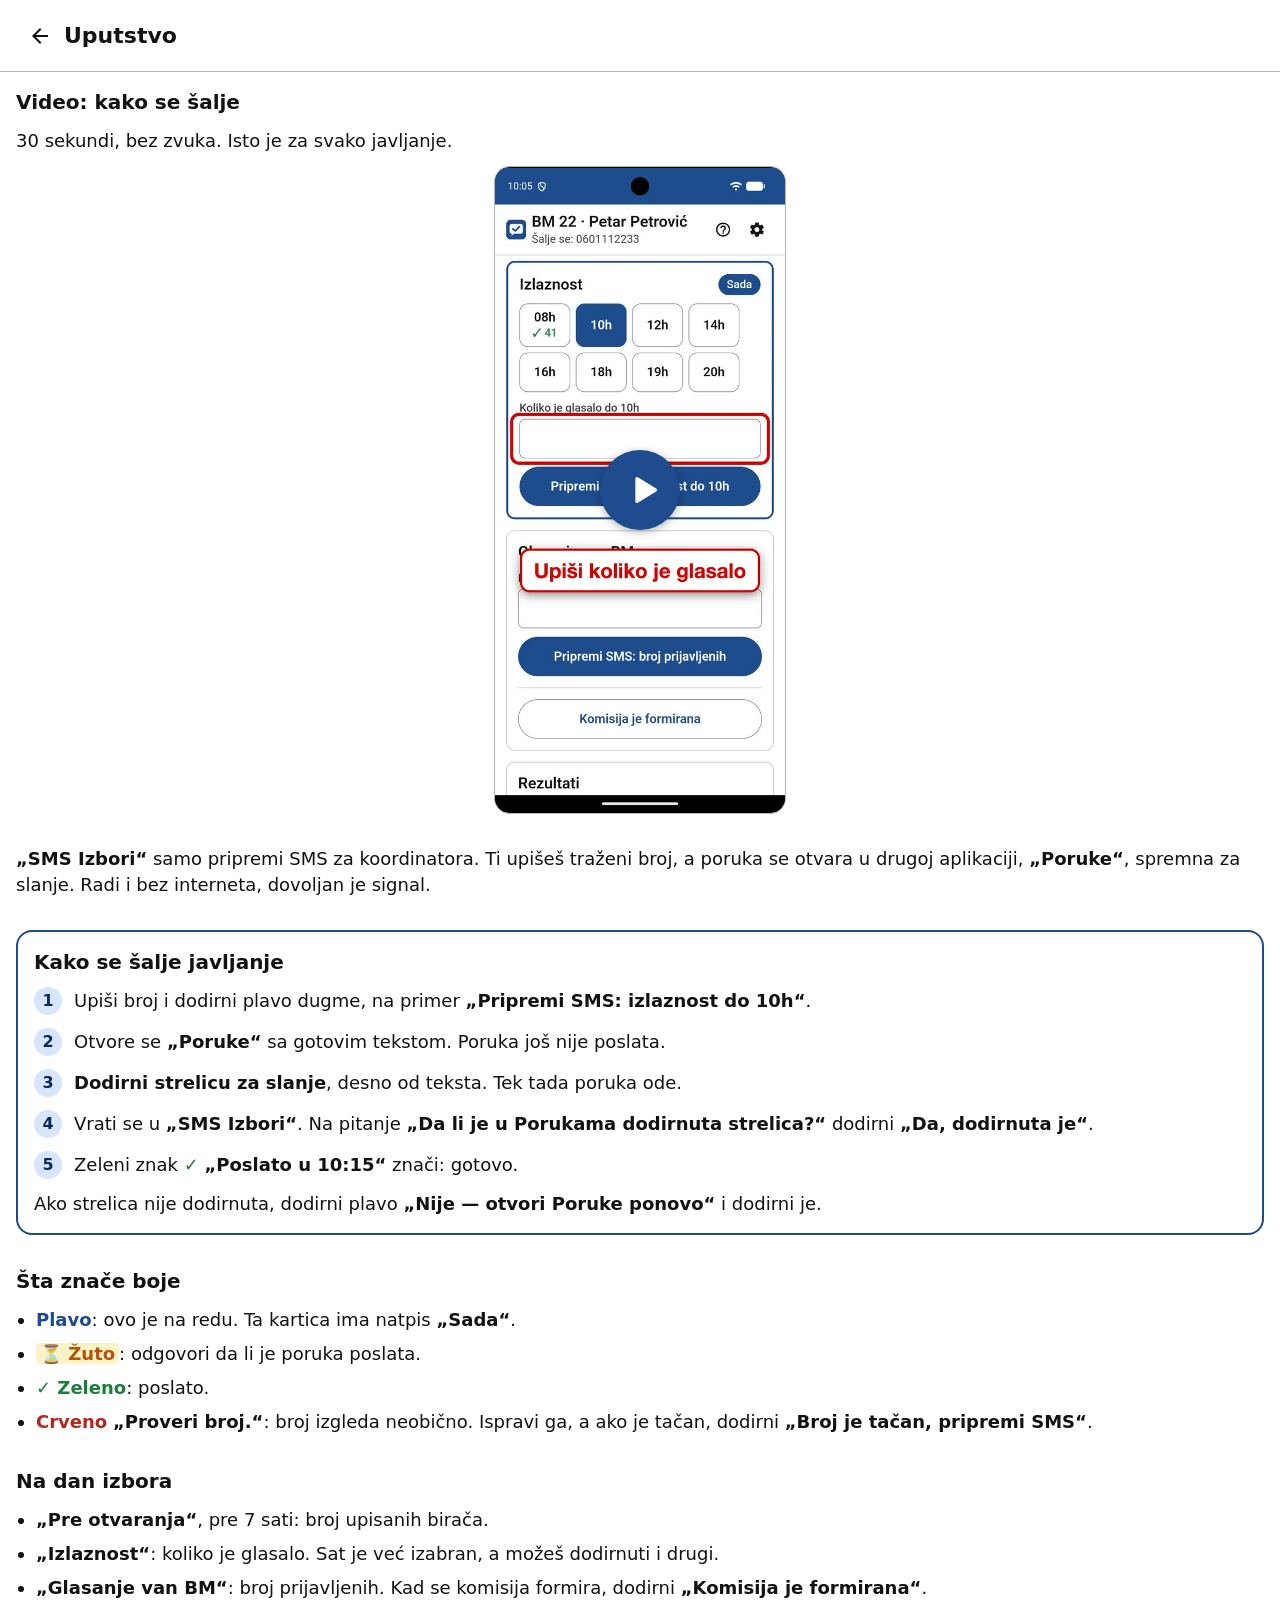
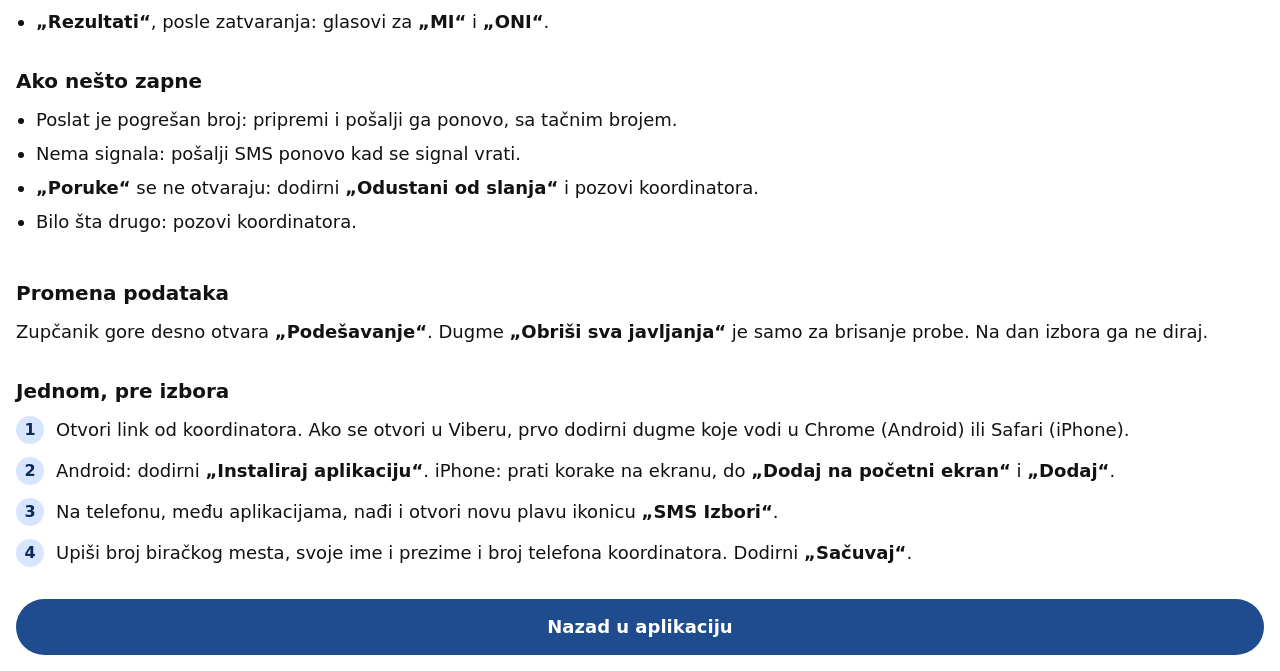
==== commit 6d1119c1: "Give the guide's video its own play button, which hides while it plays" ====
--- a/uputstvo.html
+++ b/uputstvo.html
@@ -34,9 +34,19 @@
       <section class="guide-section">
         <h2>Video: kako se šalje</h2>
         <p>30 sekundi, bez zvuka. Isto je za svako javljanje.</p>
-        <video id="video" class="guide-video" src="video/slanje.mp4" poster="video/slanje.jpg" width="720" height="1600"
-               controls playsinline muted preload="none"
-               aria-label="Video: upisuje se broj, dodiruje plavo dugme, u Porukama strelica za slanje, pa povratak u SMS Izbori i „Da, dodirnuta je“"></video>
+        <!-- Its own controls, not the browser's: the browser's differ by phone, and on some the pause button
+             stays over the picture. One tap anywhere plays or pauses; the big button shows only while it stands. -->
+        <div class="guide-video">
+          <video id="video" src="video/slanje.mp4" poster="video/slanje.jpg" width="720" height="1600"
+                 playsinline muted preload="none"
+                 aria-label="Video: upisuje se broj, dodiruje plavo dugme, u Porukama strelica za slanje, pa povratak u SMS Izbori i „Da, dodirnuta je“"></video>
+          <button type="button" class="guide-video-toggle" aria-label="Pusti video">
+            <span class="guide-video-play" aria-hidden="true">
+              <svg viewBox="0 0 24 24" width="40" height="40"><path d="M8 5.14v13.72a1 1 0 0 0 1.5.86l11-6.86a1 1 0 0 0 0-1.72l-11-6.86A1 1 0 0 0 8 5.14Z"/></svg>
+            </span>
+          </button>
+          <div class="guide-video-progress" aria-hidden="true"><div></div></div>
+        </div>
       </section>
 
       <section class="guide-section">
@@ -136,8 +146,23 @@
     </main>
   </div>
   <script>
+    const video = document.getElementById("video");
+    const videoBox = video.parentElement;
+    const videoToggle = videoBox.querySelector(".guide-video-toggle");
+    const videoBar = videoBox.querySelector(".guide-video-progress > div");
+    const showVideoState = () => {
+      const playing = !video.paused && !video.ended;
+      videoBox.classList.toggle("playing", playing);
+      videoToggle.setAttribute("aria-label", playing ? "Zaustavi video" : "Pusti video");
+    };
+    const playVideo = () => video.play().catch(showVideoState);
+    for (const name of ["play", "pause", "ended"]) video.addEventListener(name, showVideoState);
+    video.addEventListener("timeupdate", () => {
+      videoBar.style.width = (video.currentTime / video.duration) * 100 + "%";
+    });
+    videoToggle.addEventListener("click", () => (video.paused || video.ended ? playVideo() : video.pause()));
     // From the main screen's video card: the video starts at once (muted, which every browser allows).
-    if (location.hash === "#video") document.getElementById("video").play().catch(() => {});
+    if (location.hash === "#video") playVideo();
     // The coordinator's number from the app's saved data, as a button that calls it; without it the
     // text above says to call.
     try {
--- a/styles.css
+++ b/styles.css
@@ -1038,16 +1038,71 @@
   font-weight: 600;
 }
 
-/* The video fits on the screen whole, controls included, without scrolling. */
+/* The video fits on the screen whole without scrolling: as tall as 72% of the screen, as wide as that
+   allows at the video's own shape. */
 .guide-video {
-  display: block;
-  width: auto;
-  max-width: 100%;
-  max-height: 72vh;
+  position: relative;
+  width: min(100%, 72vh * 720 / 1600);
+  aspect-ratio: 720 / 1600;
   margin: 0 auto;
   border-radius: 1rem;
   border: 1px solid var(--outline-variant);
+  overflow: hidden;
   background-color: #000;
+}
+
+.guide-video video {
+  display: block;
+  width: 100%;
+  height: 100%;
+}
+
+.guide-video-toggle {
+  position: absolute;
+  inset: 0;
+  display: grid;
+  place-items: center;
+  padding: 0;
+  border: 0;
+  background: transparent;
+  cursor: pointer;
+}
+
+.guide-video-play {
+  display: grid;
+  place-items: center;
+  width: 5rem;
+  height: 5rem;
+  border-radius: 50%;
+  background-color: var(--primary);
+  color: var(--on-primary);
+  box-shadow: 0 2px 8px rgba(0, 0, 0, 0.3);
+  transition: opacity 0.2s;
+}
+
+.guide-video-play svg {
+  fill: currentColor;
+  margin-left: 0.25rem;
+}
+
+.guide-video.playing .guide-video-play {
+  opacity: 0;
+}
+
+.guide-video-progress {
+  position: absolute;
+  left: 0;
+  right: 0;
+  bottom: 0;
+  height: 0.375rem;
+  background-color: rgba(0, 0, 0, 0.15);
+}
+
+.guide-video-progress > div {
+  width: 0;
+  height: 100%;
+  background-color: var(--primary);
+  transition: width 0.25s linear;
 }
 
 .guide-link {
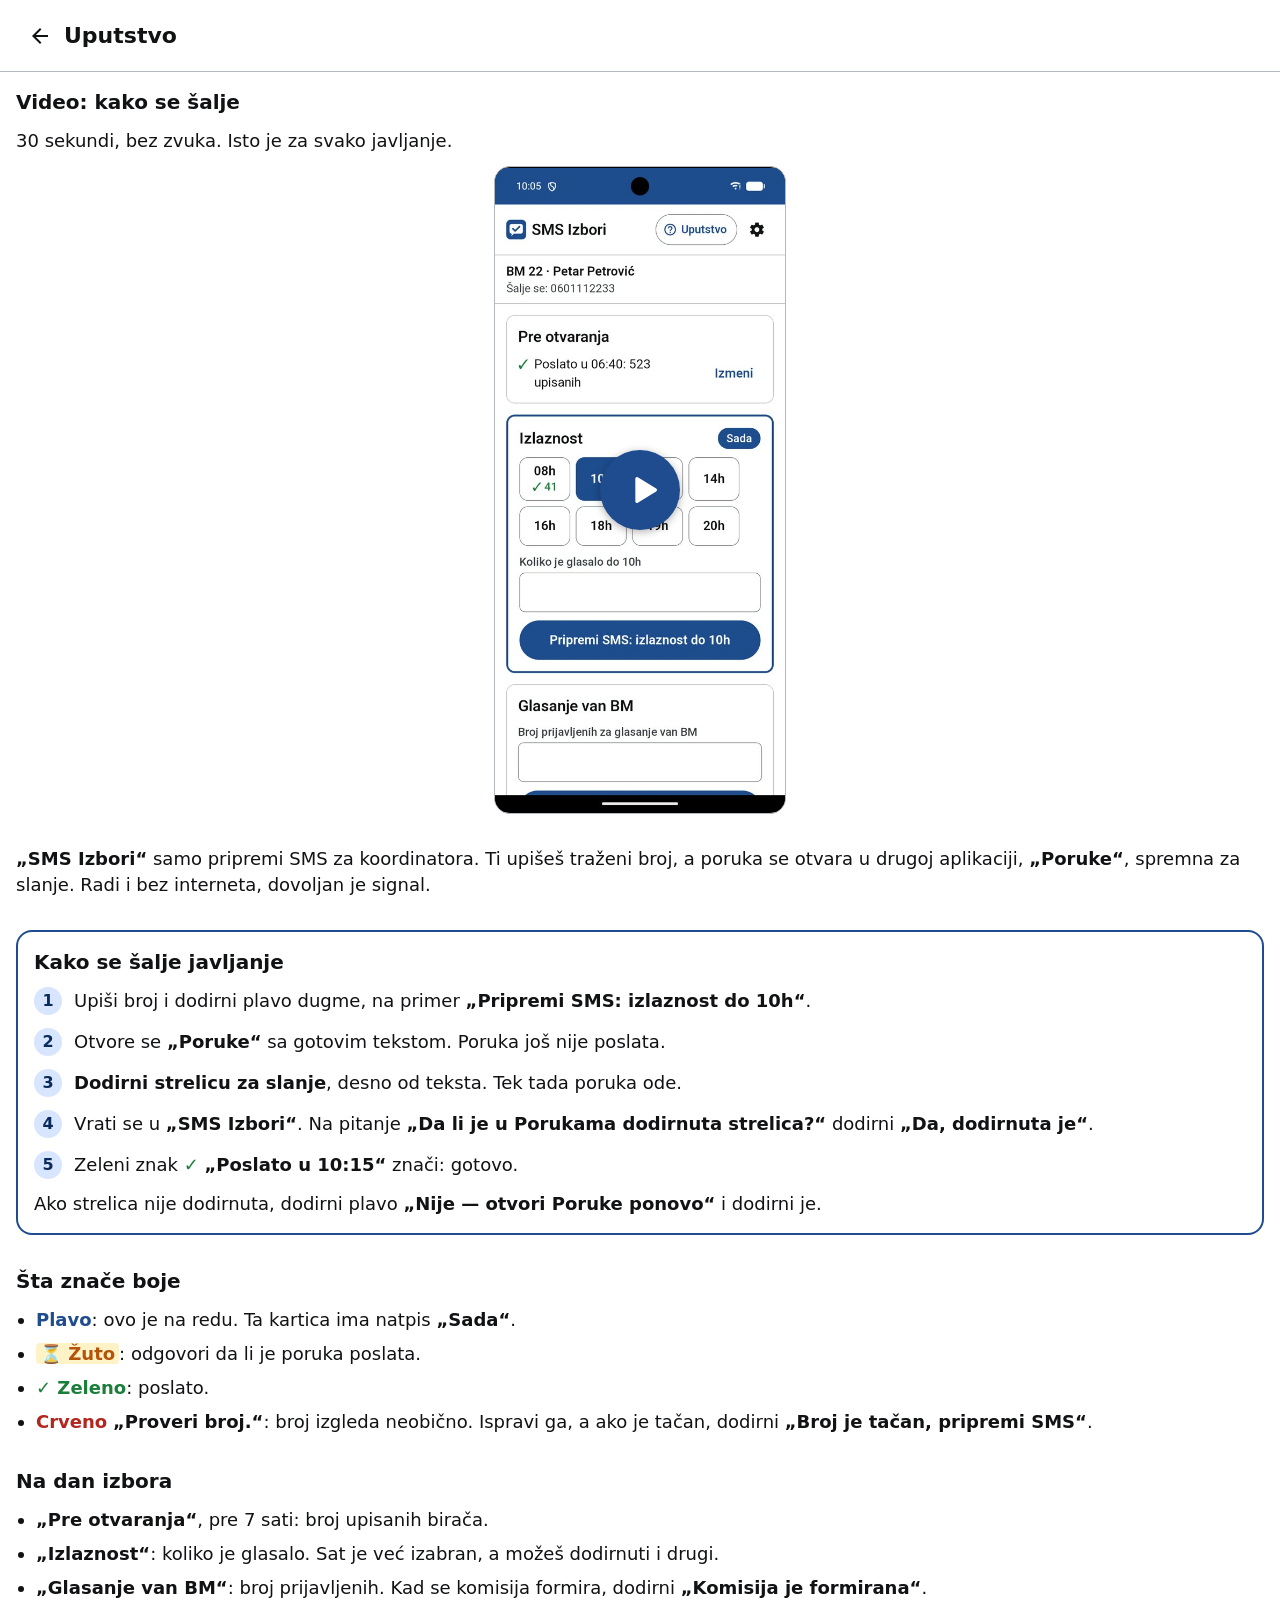
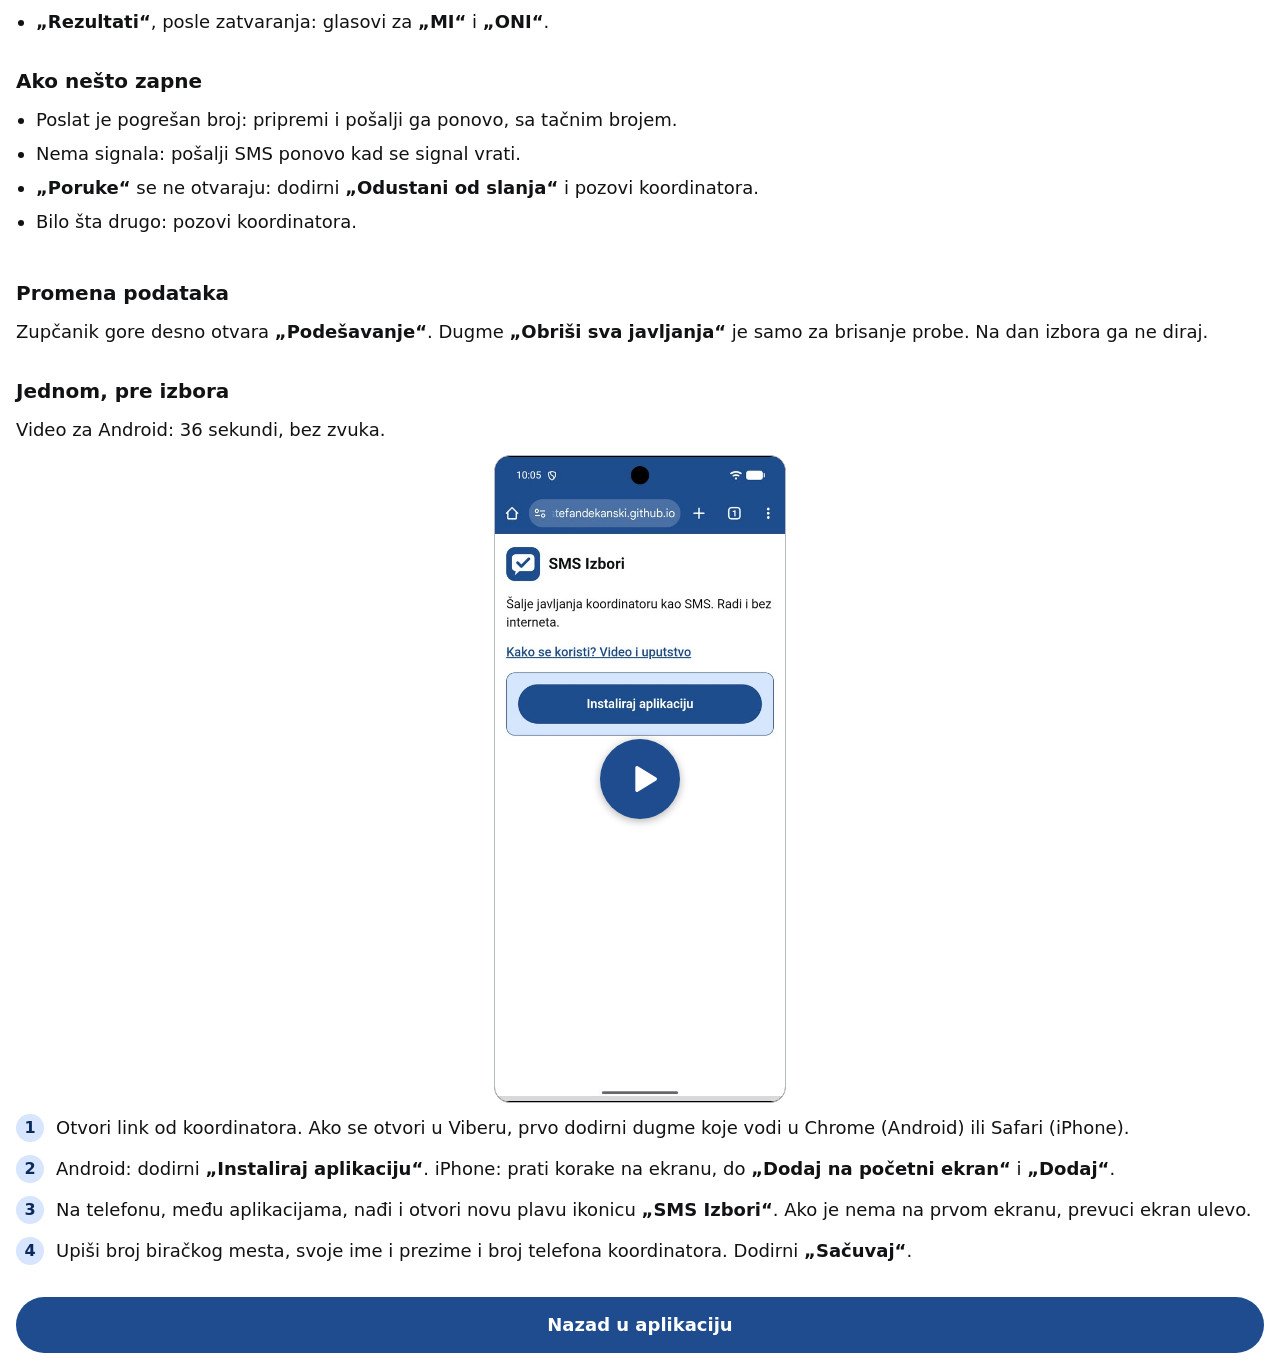
==== commit d3bf65d8: "Re-record the sending video with captions beside their targets, add the install video to the guide, " ====
--- a/uputstvo.html
+++ b/uputstvo.html
@@ -1,12 +1,19 @@
 <!DOCTYPE html>
-<html lang="sr-Latn">
+<html lang="sr-Latn" translate="no">
 <head>
   <meta charset="utf-8">
+  <!-- Chrome on a phone set to English offers to translate the page ("Bosnian to English"); translated, the
+       buttons no longer match their names in the guide and the video. -->
+  <meta name="google" content="notranslate">
   <title>Uputstvo · SMS Izbori</title>
   <meta name="viewport" content="width=device-width, initial-scale=1, viewport-fit=cover">
   <meta name="theme-color" content="#1E4C8F" media="(prefers-color-scheme: light)">
   <meta name="theme-color" content="#111214" media="(prefers-color-scheme: dark)">
   <link rel="icon" href="icons/icon-any.svg" type="image/svg+xml">
+  <!-- Installing from this page installs the app, with its icon. -->
+  <link rel="manifest" href="manifest.webmanifest">
+  <link rel="apple-touch-icon" href="icons/icon-180.png">
+  <meta name="apple-mobile-web-app-capable" content="yes">
   <link rel="stylesheet" href="styles.css">
 </head>
 <body>
@@ -120,6 +127,18 @@
 
       <section class="guide-section">
         <h2>Jednom, pre izbora</h2>
+        <p>Video za Android: 36 sekundi, bez zvuka.</p>
+        <div class="guide-video">
+          <video src="video/instalacija.mp4" poster="video/instalacija.jpg" width="720" height="1600"
+                 playsinline muted preload="none"
+                 aria-label="Video: „Instaliraj aplikaciju“ i „Install“, pa nova ikonica na početnom ekranu, upisani podaci i „Sačuvaj“"></video>
+          <button type="button" class="guide-video-toggle" aria-label="Pusti video">
+            <span class="guide-video-play" aria-hidden="true">
+              <svg viewBox="0 0 24 24" width="40" height="40"><path d="M8 5.14v13.72a1 1 0 0 0 1.5.86l11-6.86a1 1 0 0 0 0-1.72l-11-6.86A1 1 0 0 0 8 5.14Z"/></svg>
+            </span>
+          </button>
+          <div class="guide-video-progress" aria-hidden="true"><div></div></div>
+        </div>
         <ol class="steps">
           <li>
             <div>
@@ -133,7 +152,12 @@
               <strong>„Dodaj na početni ekran“</strong> i <strong>„Dodaj“</strong>.
             </div>
           </li>
-          <li><div>Na telefonu, među aplikacijama, nađi i otvori novu plavu ikonicu <strong>„SMS Izbori“</strong>.</div></li>
+          <li>
+            <div>
+              Na telefonu, među aplikacijama, nađi i otvori novu plavu ikonicu <strong>„SMS Izbori“</strong>. Ako je nema
+              na prvom ekranu, prevuci ekran ulevo.
+            </div>
+          </li>
           <li>
             <div>
               Upiši broj biračkog mesta, svoje ime i prezime i broj telefona koordinatora. Dodirni <strong>„Sačuvaj“</strong>.
@@ -146,23 +170,33 @@
     </main>
   </div>
   <script>
-    const video = document.getElementById("video");
-    const videoBox = video.parentElement;
-    const videoToggle = videoBox.querySelector(".guide-video-toggle");
-    const videoBar = videoBox.querySelector(".guide-video-progress > div");
-    const showVideoState = () => {
-      const playing = !video.paused && !video.ended;
-      videoBox.classList.toggle("playing", playing);
-      videoToggle.setAttribute("aria-label", playing ? "Zaustavi video" : "Pusti video");
-    };
-    const playVideo = () => video.play().catch(showVideoState);
-    for (const name of ["play", "pause", "ended"]) video.addEventListener(name, showVideoState);
-    video.addEventListener("timeupdate", () => {
-      videoBar.style.width = (video.currentTime / video.duration) * 100 + "%";
-    });
-    videoToggle.addEventListener("click", () => (video.paused || video.ended ? playVideo() : video.pause()));
-    // From the main screen's video card: the video starts at once (muted, which every browser allows).
-    if (location.hash === "#video") playVideo();
+    // Each video has its own controls, and only one plays at a time.
+    const videos = [...document.querySelectorAll(".guide-video video")];
+    const players = new Map();
+    for (const video of videos) {
+      const box = video.parentElement;
+      const toggle = box.querySelector(".guide-video-toggle");
+      const bar = box.querySelector(".guide-video-progress > div");
+      const showState = () => {
+        const playing = !video.paused && !video.ended && !video.error;
+        box.classList.toggle("playing", playing);
+        toggle.setAttribute("aria-label", playing ? "Zaustavi video" : "Pusti video");
+      };
+      // The video comes from the network; after a failed load (no signal) the next tap loads it anew.
+      const play = () => {
+        if (video.error) video.load();
+        video.play().catch(showState);
+      };
+      players.set(video, play);
+      for (const name of ["play", "pause", "ended", "error"]) video.addEventListener(name, showState);
+      video.addEventListener("play", () => videos.forEach((other) => other !== video && other.pause()));
+      video.addEventListener("timeupdate", () => {
+        bar.style.width = (video.currentTime / video.duration) * 100 + "%";
+      });
+      toggle.addEventListener("click", () => (video.paused || video.ended ? play() : video.pause()));
+    }
+    // From the main screen's video card: the sending video starts at once (muted, which every browser allows).
+    if (location.hash === "#video") players.get(document.getElementById("video"))();
     // The coordinator's number from the app's saved data, as a button that calls it; without it the
     // text above says to call.
     try {
--- a/styles.css
+++ b/styles.css
@@ -75,6 +75,64 @@
   max-width: 100%;
 }
 
+/* The first visit's loading screen (index.html): Material's indeterminate circular progress indicator
+   under the app's icon, until the app has drawn. */
+#app:not(:empty) ~ .boot {
+  display: none;
+}
+
+.boot {
+  position: fixed;
+  inset: 0;
+  display: flex;
+  flex-direction: column;
+  align-items: center;
+  justify-content: center;
+  gap: 1.25rem;
+  padding: 1rem;
+  text-align: center;
+  color: var(--on-surface-variant);
+  opacity: 0;
+  animation: boot-show 0.2s 0.5s forwards;
+}
+
+.boot img {
+  border-radius: 0.875rem;
+}
+
+.boot-spinner {
+  animation: boot-turn 1.4s linear infinite;
+}
+
+.boot-spinner circle {
+  fill: none;
+  stroke: var(--primary);
+  stroke-width: 4;
+  stroke-linecap: round;
+  stroke-dasharray: 1 126;
+  animation: boot-arc 1.4s ease-in-out infinite;
+}
+
+.boot-slow {
+  max-width: 20rem;
+  opacity: 0;
+  animation: boot-show 0.2s 12s forwards;
+}
+
+@keyframes boot-show {
+  to { opacity: 1; }
+}
+
+@keyframes boot-turn {
+  to { transform: rotate(360deg); }
+}
+
+@keyframes boot-arc {
+  0% { stroke-dasharray: 1 126; stroke-dashoffset: 0; }
+  50% { stroke-dasharray: 90 126; stroke-dashoffset: -30; }
+  100% { stroke-dasharray: 90 126; stroke-dashoffset: -124; }
+}
+
 /* Top bar: grows with font scale */
 .top-bar {
   display: flex;
@@ -1055,6 +1113,7 @@
   display: block;
   width: 100%;
   height: 100%;
+  scroll-margin-top: calc(5rem + env(safe-area-inset-top, 0px)); /* uputstvo.html#video, under the top bar */
 }
 
 .guide-video-toggle {
